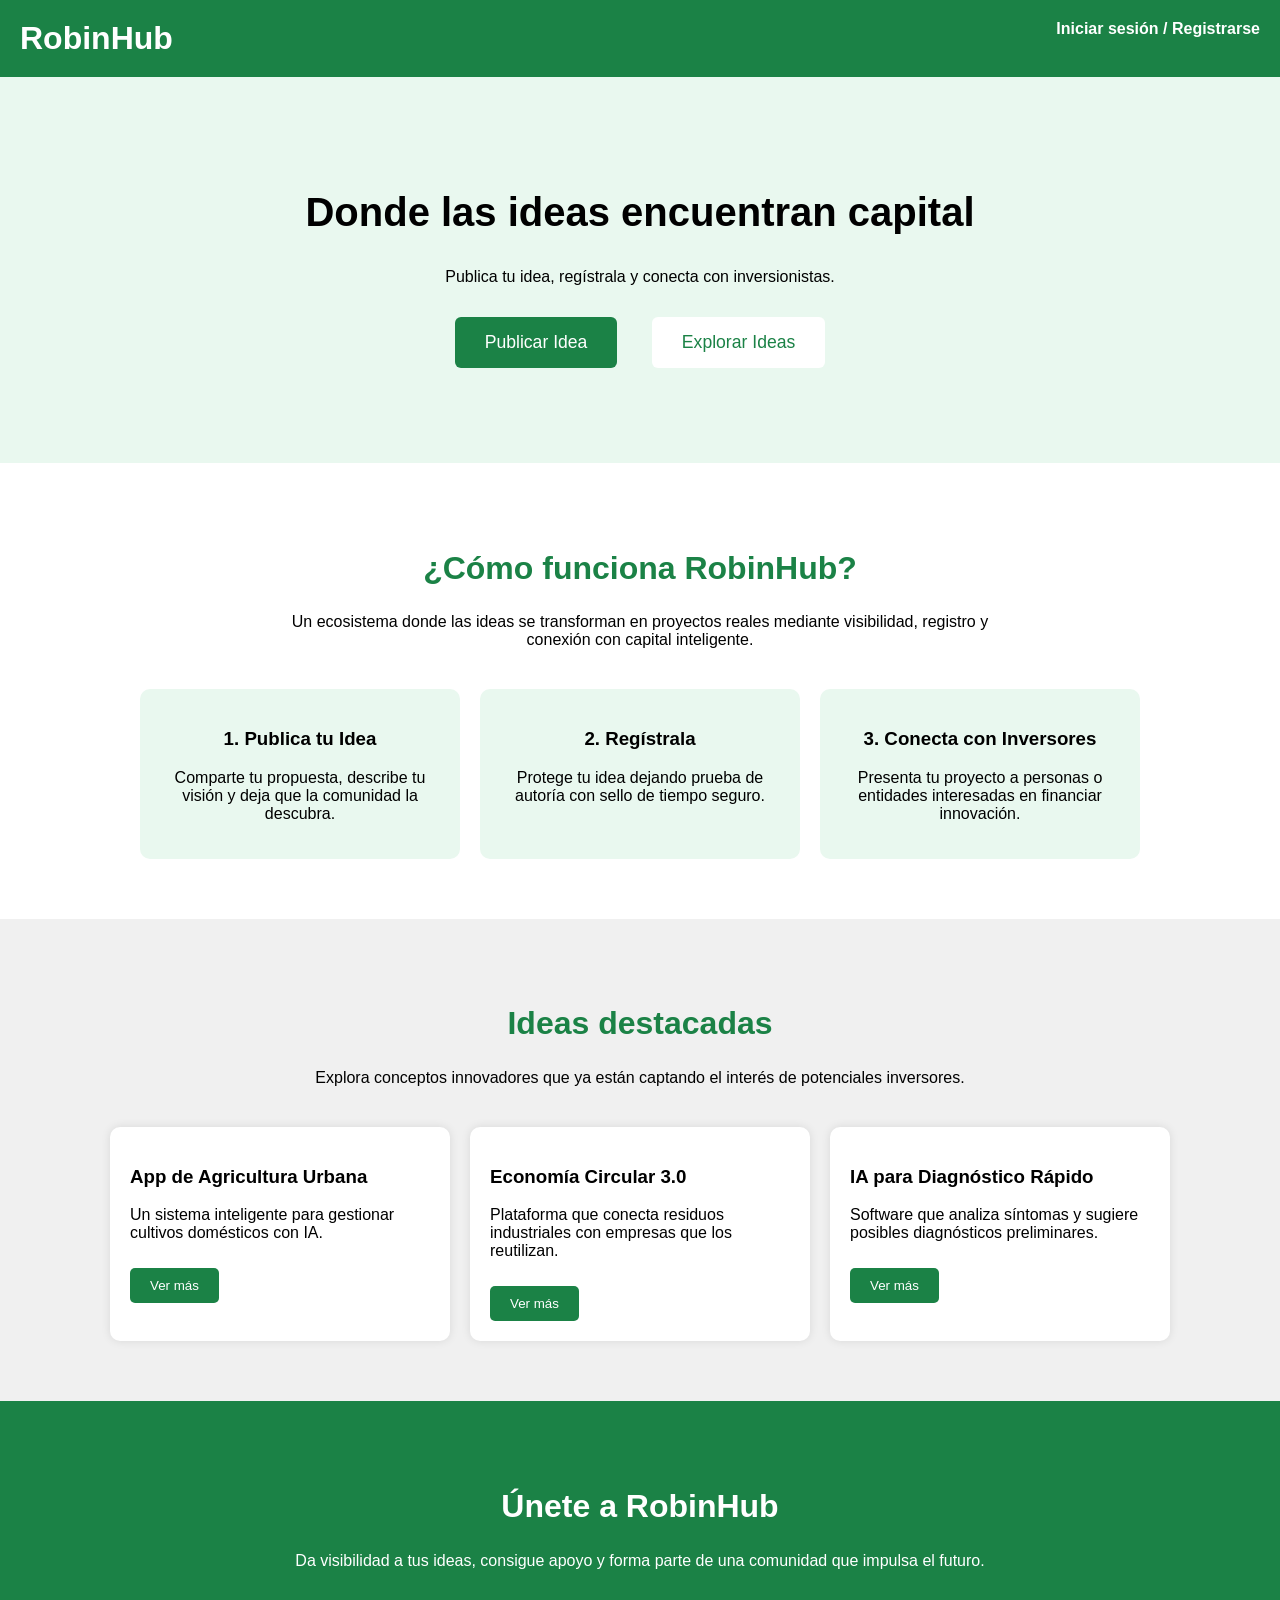
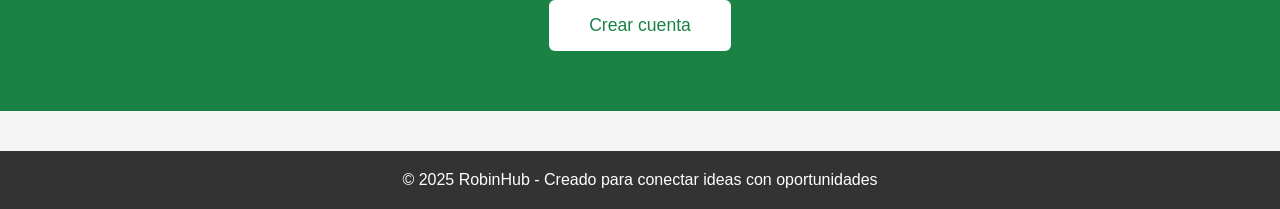
==== index.html @ c08938a3 "Rename RobinHub.html to index.html" ====
<!DOCTYPE html>
<html lang="es">
<head>
<meta charset="UTF-8">
<title>RobinHub - Donde las ideas encuentran capital</title>
<style>
body { font-family: Arial; margin: 0; background: #f5f5f5; }
header { background: #1b8246; padding: 20px; color: white; display: flex; justify-content: space-between; }
header h1 { margin: 0; }
header a { color: white; text-decoration: none; font-weight: bold; }

.hero {
    text-align: center;
    padding: 80px 20px;
    background: #e9f8ef;
}
.hero h2 { font-size: 2.5rem; }
.buttons button {
    margin: 15px;
    padding: 15px 30px;
    border: none;
    font-size: 1.1rem;
    cursor: pointer;
    border-radius: 6px;
}
.primary { background: #1b8246; color: white; }
.secondary { background: white; border: 2px solid #1b8246; color: #1b8246; }

.footer {
    margin-top: 40px;
    padding: 20px;
    background: #333;
    color: white;
    text-align: center;
}
</style>
</head>
<body>

<header>
    <h1>RobinHub</h1>
    <a href="login.html">Iniciar sesión / Registrarse</a>
</header>

<section class="hero">
    <h2>Donde las ideas encuentran capital</h2>
    <p>Publica tu idea, regístrala y conecta con inversionistas.</p>
    <div class="buttons">
        <button class="primary">Publicar Idea</button>
        <button class="secondary">Explorar Ideas</button>
    </div>
</section>
<!-- Sección: Cómo funciona -->
<section style="padding: 60px 20px; background: white;">
    <h2 style="text-align:center; font-size: 2rem; color:#1b8246;">¿Cómo funciona RobinHub?</h2>
    <p style="text-align:center; max-width:700px; margin: 10px auto 40px;">
        Un ecosistema donde las ideas se transforman en proyectos reales mediante visibilidad, registro y conexión con capital inteligente.
    </p>

    <div style="
        display: flex; 
        gap: 20px; 
        justify-content: center; 
        flex-wrap: wrap;
        max-width: 1000px;
        margin: 0 auto;">
        
        <!-- Bloque 1 -->
        <div style="background:#e9f8ef; padding:20px; border-radius:10px; width:280px; text-align:center;">
            <h3>1. Publica tu Idea</h3>
            <p>Comparte tu propuesta, describe tu visión y deja que la comunidad la descubra.</p>
        </div>

        <!-- Bloque 2 -->
        <div style="background:#e9f8ef; padding:20px; border-radius:10px; width:280px; text-align:center;">
            <h3>2. Regístrala</h3>
            <p>Protege tu idea dejando prueba de autoría con sello de tiempo seguro.</p>
        </div>

        <!-- Bloque 3 -->
        <div style="background:#e9f8ef; padding:20px; border-radius:10px; width:280px; text-align:center;">
            <h3>3. Conecta con Inversores</h3>
            <p>Presenta tu proyecto a personas o entidades interesadas en financiar innovación.</p>
        </div>
    </div>
</section>

<!-- Sección: Ideas destacadas -->
<section style="padding: 60px 20px; background: #f0f0f0;">
    <h2 style="text-align:center; font-size: 2rem; color:#1b8246;">Ideas destacadas</h2>
    <p style="text-align:center; max-width:700px; margin: 10px auto 40px;">
        Explora conceptos innovadores que ya están captando el interés de potenciales inversores.
    </p>

    <div style="
        display: flex; 
        gap: 20px; 
        justify-content: center; 
        flex-wrap: wrap;
        max-width: 1100px;
        margin: 0 auto;">
        
        <!-- Idea 1 -->
        <div style="background:white; padding:20px; border-radius:10px; width:300px; box-shadow:0 0 10px rgba(0,0,0,0.1);">
            <h3>App de Agricultura Urbana</h3>
            <p>Un sistema inteligente para gestionar cultivos domésticos con IA.</p>
            <button style="margin-top:10px; padding:10px 20px; background:#1b8246; color:white; border:none; border-radius:5px; cursor:pointer;">
                Ver más
            </button>
        </div>

        <!-- Idea 2 -->
        <div style="background:white; padding:20px; border-radius:10px; width:300px; box-shadow:0 0 10px rgba(0,0,0,0.1);">
            <h3>Economía Circular 3.0</h3>
            <p>Plataforma que conecta residuos industriales con empresas que los reutilizan.</p>
            <button style="margin-top:10px; padding:10px 20px; background:#1b8246; color:white; border:none; border-radius:5px; cursor:pointer;">
                Ver más
            </button>
        </div>

        <!-- Idea 3 -->
        <div style="background:white; padding:20px; border-radius:10px; width:300px; box-shadow:0 0 10px rgba(0,0,0,0.1);">
            <h3>IA para Diagnóstico Rápido</h3>
            <p>Software que analiza síntomas y sugiere posibles diagnósticos preliminares.</p>
            <button style="margin-top:10px; padding:10px 20px; background:#1b8246; color:white; border:none; border-radius:5px; cursor:pointer;">
                Ver más
            </button>
        </div>
    </div>
</section>

<!-- Sección: Llamado a registrarse -->
<section style="padding: 60px 20px; background:#1b8246; color:white; text-align:center;">
    <h2 style="font-size:2rem;">Únete a RobinHub</h2>
    <p style="max-width:700px; margin: 10px auto 30px;">
        Da visibilidad a tus ideas, consigue apoyo y forma parte de una comunidad que impulsa el futuro.
    </p>
    <button style="padding:15px 40px; border:none; border-radius:6px; font-size:1.1rem; background:white; color:#1b8246; cursor:pointer;">
        Crear cuenta
    </button>
</section>

<div class="footer">
    © 2025 RobinHub - Creado para conectar ideas con oportunidades
</div>

</body>
</html>
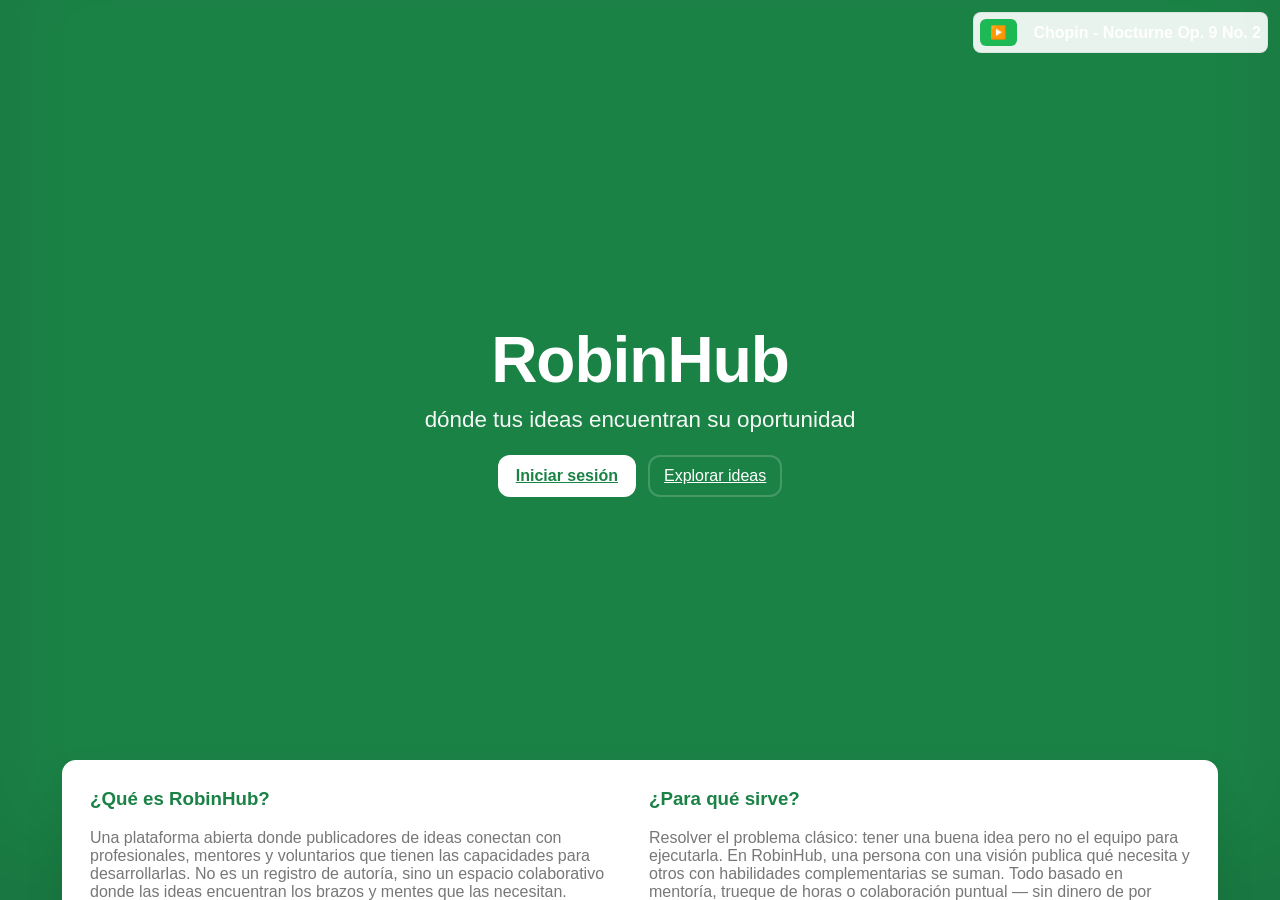
==== commit 46198748: "Entrada cambiada a index para que vercel lo reconozca" ====
--- a/index.html
+++ b/index.html
@@ -1,148 +1,254 @@
-<!DOCTYPE html>
+<!doctype html>
 <html lang="es">
 <head>
-<meta charset="UTF-8">
-<title>RobinHub - Donde las ideas encuentran capital</title>
-<style>
-body { font-family: Arial; margin: 0; background: #f5f5f5; }
-header { background: #1b8246; padding: 20px; color: white; display: flex; justify-content: space-between; }
-header h1 { margin: 0; }
-header a { color: white; text-decoration: none; font-weight: bold; }
-
-.hero {
-    text-align: center;
-    padding: 80px 20px;
-    background: #e9f8ef;
-}
-.hero h2 { font-size: 2.5rem; }
-.buttons button {
-    margin: 15px;
-    padding: 15px 30px;
-    border: none;
-    font-size: 1.1rem;
-    cursor: pointer;
-    border-radius: 6px;
-}
-.primary { background: #1b8246; color: white; }
-.secondary { background: white; border: 2px solid #1b8246; color: #1b8246; }
-
-.footer {
-    margin-top: 40px;
-    padding: 20px;
-    background: #333;
-    color: white;
-    text-align: center;
-}
-</style>
+  <meta charset="utf-8" />
+  <meta name="viewport" content="width=device-width,initial-scale=1" />
+  <title>RobinHub — Shell de Reproducción</title>
+  <link rel="stylesheet" href="shared/styles.css">
+  <style>
+    html,body{height:100%;margin:0}
+    #appFrame{width:100%;height:100vh;border:0;display:block}
+    .shell-fallback-controls{
+      position:fixed;right:12px;top:12px;z-index:9999;display:flex;gap:8px;align-items:center;
+      background:rgba(255,255,255,0.9);backdrop-filter:blur(4px);padding:6px;border-radius:8px;border:1px solid rgba(0,0,0,0.06)
+    }
+  </style>
 </head>
 <body>
-
-<header>
-    <h1>RobinHub</h1>
-    <a href="login.html">Iniciar sesión / Registrarse</a>
-</header>
-
-<section class="hero">
-    <h2>Donde las ideas encuentran capital</h2>
-    <p>Publica tu idea, regístrala y conecta con inversionistas.</p>
-    <div class="buttons">
-        <button class="primary">Publicar Idea</button>
-        <button class="secondary">Explorar Ideas</button>
-    </div>
-</section>
-<!-- Sección: Cómo funciona -->
-<section style="padding: 60px 20px; background: white;">
-    <h2 style="text-align:center; font-size: 2rem; color:#1b8246;">¿Cómo funciona RobinHub?</h2>
-    <p style="text-align:center; max-width:700px; margin: 10px auto 40px;">
-        Un ecosistema donde las ideas se transforman en proyectos reales mediante visibilidad, registro y conexión con capital inteligente.
-    </p>
-
-    <div style="
-        display: flex; 
-        gap: 20px; 
-        justify-content: center; 
-        flex-wrap: wrap;
-        max-width: 1000px;
-        margin: 0 auto;">
-        
-        <!-- Bloque 1 -->
-        <div style="background:#e9f8ef; padding:20px; border-radius:10px; width:280px; text-align:center;">
-            <h3>1. Publica tu Idea</h3>
-            <p>Comparte tu propuesta, describe tu visión y deja que la comunidad la descubra.</p>
-        </div>
-
-        <!-- Bloque 2 -->
-        <div style="background:#e9f8ef; padding:20px; border-radius:10px; width:280px; text-align:center;">
-            <h3>2. Regístrala</h3>
-            <p>Protege tu idea dejando prueba de autoría con sello de tiempo seguro.</p>
-        </div>
-
-        <!-- Bloque 3 -->
-        <div style="background:#e9f8ef; padding:20px; border-radius:10px; width:280px; text-align:center;">
-            <h3>3. Conecta con Inversores</h3>
-            <p>Presenta tu proyecto a personas o entidades interesadas en financiar innovación.</p>
-        </div>
-    </div>
-</section>
-
-<!-- Sección: Ideas destacadas -->
-<section style="padding: 60px 20px; background: #f0f0f0;">
-    <h2 style="text-align:center; font-size: 2rem; color:#1b8246;">Ideas destacadas</h2>
-    <p style="text-align:center; max-width:700px; margin: 10px auto 40px;">
-        Explora conceptos innovadores que ya están captando el interés de potenciales inversores.
-    </p>
-
-    <div style="
-        display: flex; 
-        gap: 20px; 
-        justify-content: center; 
-        flex-wrap: wrap;
-        max-width: 1100px;
-        margin: 0 auto;">
-        
-        <!-- Idea 1 -->
-        <div style="background:white; padding:20px; border-radius:10px; width:300px; box-shadow:0 0 10px rgba(0,0,0,0.1);">
-            <h3>App de Agricultura Urbana</h3>
-            <p>Un sistema inteligente para gestionar cultivos domésticos con IA.</p>
-            <button style="margin-top:10px; padding:10px 20px; background:#1b8246; color:white; border:none; border-radius:5px; cursor:pointer;">
-                Ver más
-            </button>
-        </div>
-
-        <!-- Idea 2 -->
-        <div style="background:white; padding:20px; border-radius:10px; width:300px; box-shadow:0 0 10px rgba(0,0,0,0.1);">
-            <h3>Economía Circular 3.0</h3>
-            <p>Plataforma que conecta residuos industriales con empresas que los reutilizan.</p>
-            <button style="margin-top:10px; padding:10px 20px; background:#1b8246; color:white; border:none; border-radius:5px; cursor:pointer;">
-                Ver más
-            </button>
-        </div>
-
-        <!-- Idea 3 -->
-        <div style="background:white; padding:20px; border-radius:10px; width:300px; box-shadow:0 0 10px rgba(0,0,0,0.1);">
-            <h3>IA para Diagnóstico Rápido</h3>
-            <p>Software que analiza síntomas y sugiere posibles diagnósticos preliminares.</p>
-            <button style="margin-top:10px; padding:10px 20px; background:#1b8246; color:white; border:none; border-radius:5px; cursor:pointer;">
-                Ver más
-            </button>
-        </div>
-    </div>
-</section>
-
-<!-- Sección: Llamado a registrarse -->
-<section style="padding: 60px 20px; background:#1b8246; color:white; text-align:center;">
-    <h2 style="font-size:2rem;">Únete a RobinHub</h2>
-    <p style="max-width:700px; margin: 10px auto 30px;">
-        Da visibilidad a tus ideas, consigue apoyo y forma parte de una comunidad que impulsa el futuro.
-    </p>
-    <button style="padding:15px 40px; border:none; border-radius:6px; font-size:1.1rem; background:white; color:#1b8246; cursor:pointer;">
-        Crear cuenta
-    </button>
-</section>
-
-<div class="footer">
-    © 2025 RobinHub - Creado para conectar ideas con oportunidades
-</div>
-
+  <iframe id="appFrame" src="RobinHub.html" title="RobinHub contenido"></iframe>
+
+  <audio id="persistentAudio" preload="auto"></audio>
+
+  <script>
+    const playlist = [
+      { title: 'Chopin - Nocturne Op. 9 No. 2', src: './Classicals.de - Chopin - Nocturne Op. 9, No. 2 in E-flat major.mp3' },
+      { title: 'Liszt - La campanella', src: './daily_download_20250903_128.mp3' },
+      { title: 'Shostakóvich - Waltz No. 2', src: './Jazz Suite 2 VI Waltz 2.mp3' }
+    ];
+    const storageKey = 'robinShellMusicState';
+    const audio = document.getElementById('persistentAudio');
+    const appFrame = document.getElementById('appFrame');
+
+    let state = { index: 0, time: 0, playing: false };
+
+    function getInitialPath(){ const p = new URLSearchParams(window.location.search).get('path'); return p || 'RobinHub.html'; }
+
+    function loadState(){ try{ const raw = localStorage.getItem(storageKey); if(!raw) return; const parsed = JSON.parse(raw); if(typeof parsed.index==='number') state.index = Math.min(parsed.index, playlist.length-1); if(typeof parsed.time==='number') state.time = parsed.time; if(typeof parsed.playing==='boolean') state.playing = parsed.playing; }catch{} }
+    function saveState(){ localStorage.setItem(storageKey, JSON.stringify(state)); }
+
+    let trackTicker = null;
+
+    function addScrollStyles(doc){
+      if(!doc || doc.getElementById('shell-scroll-styles')) return;
+      const style = doc.createElement('style');
+      style.id = 'shell-scroll-styles';
+      style.textContent = `
+        @keyframes shellTextScroll {
+          from { transform: translateX(100%); }
+          to { transform: translateX(-100%); }
+        }
+        .shell-track-outer {
+          display: inline-block;
+          overflow: hidden;
+          width: 12ch;
+          white-space: nowrap;
+          position: relative;
+          vertical-align: middle;
+        }
+        .shell-track-inner {
+          display: inline-block;
+          white-space: nowrap;
+          color: white !important;
+          font-weight: 700;
+          animation-iteration-count: infinite;
+          animation-timing-function: linear;
+          will-change: transform;
+        }
+      `;
+      doc.head.appendChild(style);
+    }
+
+    function createTrackText(title){
+      const clean = (title || '').trim();
+      if(clean.length <= 12) return clean;
+      return `${clean} • `;
+    }
+
+    function startTrackTicker(title){
+      const text = createTrackText(title);
+      const doc = getFrameDocument();
+      if(doc){
+        addScrollStyles(doc);
+        const inner = doc.getElementById('shell-track-label');
+        if(inner){
+          inner.textContent = text;
+          if(text.length > 12){
+            const duration = Math.max(18, text.length * 0.35);
+            inner.style.animationName = 'shellTextScroll';
+            inner.style.animationDuration = `${duration}s`;
+            inner.style.animationTimingFunction = 'linear';
+            inner.style.animationIterationCount = 'infinite';
+            inner.style.display = 'inline-block';
+          } else {
+            inner.style.animationName = 'none';
+          }
+        }
+      }
+      if(fallbackEl){
+        const fbLbl = fallbackEl.querySelector('.shell-track');
+        if(fbLbl){
+          fbLbl.textContent = title;
+        }
+      }
+    }
+
+    function updateTrackLabel(){
+      const track = playlist[state.index] || playlist[0];
+      const text = createTrackText(track.title || '');
+      document.title = `Shell — ${track.title}`;
+      const doc = getFrameDocument();
+      if(doc){
+        const inner = doc.getElementById('shell-track-label');
+        if(inner){
+          inner.textContent = text;
+        }
+      }
+      if(fallbackEl){
+        const fbLbl = fallbackEl.querySelector('.shell-track');
+        if(fbLbl){
+          fbLbl.textContent = track.title || '';
+        }
+      }
+    }
+
+    function updateUI(){
+      try{
+        const doc = getFrameDocument();
+        if(doc){
+          const pb = doc.getElementById('shell-play-btn');
+          if(pb) pb.textContent = audio.paused ? '▶️' : '⏸️';
+        }
+      }catch{}
+      if(fallbackEl){
+        const fbBtn = fallbackEl.querySelector('button');
+        if(fbBtn) fbBtn.textContent = audio.paused ? '▶️' : '⏸️';
+      }
+    }
+
+    function setTrack(index, resetTime=true){ state.index = Math.max(0, Math.min(index, playlist.length-1)); if(resetTime) state.time = 0; audio.src = playlist[state.index].src; audio.load(); if(!resetTime && state.time>0) audio.currentTime = Math.min(state.time, audio.duration || state.time); saveState(); startTrackTicker(playlist[state.index]?.title || ''); updateUI(); }
+
+    function playPause(){ if(audio.paused) audio.play().catch(()=>{}); else audio.pause(); }
+
+    audio.addEventListener('play', ()=>{ state.playing = true; saveState(); updateUI(); });
+    audio.addEventListener('pause', ()=>{ state.playing = false; saveState(); updateUI(); });
+    audio.addEventListener('timeupdate', ()=>{ state.time = audio.currentTime; saveState(); });
+    audio.addEventListener('ended', ()=>{ if(state.index < playlist.length - 1){ setTrack(state.index + 1); audio.play().catch(()=>{}); } });
+
+    function getFrameDocument(){ try{ return appFrame.contentDocument || appFrame.contentWindow.document; }catch{return null;} }
+
+    function getFrameLocation(){ try{ const href = appFrame.contentWindow.location.href; const url = new URL(href); return url.pathname.replace(/^\//,'') + url.search + url.hash; }catch{return null;} }
+
+    function interceptLinks(){ const doc = getFrameDocument(); if(!doc || doc.body.dataset.linkInterceptorAttached) return; doc.body.dataset.linkInterceptorAttached = 'true'; doc.addEventListener('click', event=>{ const anchor = event.target.closest('a[href]'); if(!anchor) return; const href = anchor.getAttribute('href'); if(!href) return; if(href.startsWith('mailto:')||href.startsWith('tel:')) return; if(anchor.target && anchor.target !== '_self') return; try{ const base = new URL(appFrame.contentWindow.location.href); const next = new URL(href, base); if(next.origin !== window.location.origin) return; if(!next.pathname.endsWith('.html')) return; event.preventDefault(); const nextPath = next.pathname.replace(/^\//,'') + next.search + next.hash; appFrame.src = nextPath; history.pushState({path: nextPath}, '', '?path=' + encodeURIComponent(nextPath)); }catch(e){} }); }
+
+    function attemptInjectControls(){
+      const doc = getFrameDocument();
+      removeFallbackControls();
+      if(!doc){ createFallbackControls(); return; }
+      try{
+        const navTop = doc.querySelector('.nav-top');
+        if(!navTop){ createFallbackControls(); return; }
+        if(doc.getElementById('shell-controls')) return;
+
+        const controlsWrapper = navTop.querySelector('.controls-wrapper');
+
+        navTop.style.position = 'relative';
+        const ctr = doc.createElement('div');
+        ctr.id = 'shell-controls';
+        ctr.style.cssText = 'position:absolute;left:calc(5% + 220px);top:50%;transform:translateY(-50%);display:flex;gap:10px;align-items:center;';
+
+        const playBtn = doc.createElement('button');
+        playBtn.type = 'button';
+        playBtn.id = 'shell-play-btn';
+        playBtn.style.background = '#1db954';
+        playBtn.style.color = 'white';
+        playBtn.style.border = 'none';
+        playBtn.style.padding = '8px 12px';
+        playBtn.style.borderRadius = '999px';
+        playBtn.style.fontWeight = '700';
+        playBtn.textContent = audio.paused ? '▶️' : '⏸️';
+
+        const trackOuter = doc.createElement('span');
+        trackOuter.className = 'shell-track-outer';
+        trackOuter.style.marginLeft = '8px';
+        trackOuter.style.display = 'inline-block';
+        trackOuter.style.overflow = 'hidden';
+        trackOuter.style.width = '12ch';
+        trackOuter.style.whiteSpace = 'nowrap';
+
+        const trackLabel = doc.createElement('span');
+        trackLabel.id = 'shell-track-label';
+        trackLabel.className = 'shell-track-inner';
+        trackLabel.style.color = 'white';
+        trackLabel.style.display = 'inline-block';
+        trackLabel.style.paddingRight = '1ch';
+        trackLabel.textContent = playlist[state.index]?.title || '';
+
+        trackOuter.appendChild(trackLabel);
+        ctr.appendChild(playBtn);
+        ctr.appendChild(trackOuter);
+
+        if(controlsWrapper){
+          navTop.insertBefore(ctr, controlsWrapper);
+        } else {
+          navTop.appendChild(ctr);
+        }
+
+        playBtn.addEventListener('click', ()=>{ playPause(); updateUI(); });
+
+        audio.addEventListener('play', ()=>{ try{ playBtn.textContent = '⏸️'; }catch{} updateUI(); });
+        audio.addEventListener('pause', ()=>{ try{ playBtn.textContent = '▶️'; }catch{} updateUI(); });
+
+      }catch(e){ createFallbackControls(); }
+    }
+
+    let fallbackEl = null;
+    function createFallbackControls(){
+      if(fallbackEl) return;
+      fallbackEl = document.createElement('div');
+      fallbackEl.className = 'shell-fallback-controls';
+      const b1 = document.createElement('button');
+      b1.type='button';
+      b1.style.background = '#1db954';
+      b1.style.color = 'white';
+      b1.style.border = 'none';
+      b1.style.padding = '6px 10px';
+      b1.style.borderRadius = '6px';
+      b1.textContent = audio.paused ? '▶️' : '⏸️';
+      b1.addEventListener('click', ()=>{ playPause(); updateUI(); });
+
+      const lbl = document.createElement('span');
+      lbl.className = 'shell-track';
+      lbl.style.marginLeft = '8px';
+      lbl.style.fontWeight = '600';
+      lbl.style.color = 'white';
+      lbl.textContent = playlist[state.index]?.title || '';
+
+      fallbackEl.appendChild(b1);
+      fallbackEl.appendChild(lbl);
+      document.body.appendChild(fallbackEl);
+      audio.addEventListener('play', ()=>{ if(b1) b1.textContent='⏸️'; updateUI(); });
+      audio.addEventListener('pause', ()=>{ if(b1) b1.textContent='▶️'; updateUI(); });
+    }
+    function removeFallbackControls(){ if(fallbackEl){ try{ fallbackEl.remove(); }catch{} fallbackEl = null; } }
+
+    appFrame.addEventListener('load', ()=>{ try{ interceptLinks(); }catch{} attemptInjectControls(); startTrackTicker(playlist[state.index]?.title || ''); updateShellTitle(); });
+
+    function updateShellTitle(){ const doc = getFrameDocument(); if(!doc) return; const title = doc.title || 'RobinHub'; document.title = `Shell — ${title}`; }
+
+    window.addEventListener('popstate', event=>{ const path = event.state?.path || getInitialPath(); if(appFrame.src.endsWith(path)) return; appFrame.src = path; });
+
+    loadState(); const initialPath = getInitialPath(); appFrame.src = initialPath; history.replaceState({path: initialPath}, '', '?path=' + encodeURIComponent(initialPath)); setTrack(state.index, false); if(state.playing) audio.play().catch(()=>{}); updateUI();
+    setTimeout(()=>{ attemptInjectControls(); }, 350);
+  </script>
 </body>
 </html>
--- a/shared/styles.css
+++ b/shared/styles.css
@@ -0,0 +1,554 @@
+:root {
+    --primary: #1b8246;
+    --accent: #2ecc71;
+    --light-green: #e8f5e9;
+    --sidebar-width: 300px;
+    --bg-card: #ffffff;
+    --text-main: #2c3e50;
+    --text-secondary: #777777;
+    --nav-bottom-bg: var(--light-green);
+    --sidebar-bg: rgba(255, 255, 255, 0.98);
+    --overlay: rgba(255, 255, 255, 0.4);
+}
+
+[data-theme="dark"] {
+    --bg-card: #1a1a1a;
+    --text-main: #f0f0f0;
+    --text-secondary: #bbbbbb;
+    --nav-bottom-bg: #0d3d21;
+    --sidebar-bg: rgba(20, 20, 20, 0.98);
+    --overlay: rgba(0, 0, 0, 0.6);
+}
+
+html, body {
+    margin: 0;
+    min-height: 100%;
+}
+
+body {
+    font-family: 'Segoe UI', sans-serif;
+    background-image: url('../claro.png');
+    background-size: 100% auto;
+    background-repeat: repeat-y;
+    background-attachment: scroll;
+    color: var(--text-main);
+    transition: background-image 0.5s ease;
+}
+
+body::after {
+    content: "";
+    position: fixed;
+    top: 0;
+    left: 0;
+    width: 100%;
+    height: 100%;
+    background: var(--overlay);
+    z-index: -1;
+    pointer-events: none;
+    transition: background 0.5s ease;
+}
+
+header {
+    position: sticky;
+    top: 0;
+    z-index: 1000;
+    box-shadow: 0 4px 15px rgba(0, 0, 0, 0.1);
+}
+
+.nav-top {
+    background: var(--primary);
+    height: 75px;
+    display: flex;
+    justify-content: space-between;
+    align-items: center;
+    padding: 0 5%;
+}
+
+.nav-bottom {
+    background: var(--nav-bottom-bg);
+    height: 60px;
+    display: flex;
+    align-items: center;
+    justify-content: space-between;
+    padding: 0 5% 0 150px;
+    border-bottom: 4px solid var(--accent);
+    transition: background 0.5s ease;
+}
+
+.controls-wrapper {
+    display: flex;
+    align-items: center;
+    gap: 15px;
+    justify-content: flex-end;
+    width: 100%;
+}
+
+.search-wrapper {
+    position: relative;
+    display: flex;
+    align-items: center;
+    gap: 12px;
+    width: 100%;
+    max-width: 620px;
+    padding: 12px 18px;
+    border-radius: 45px;
+    background: rgba(255, 255, 255, 0.18);
+    border: 1px solid rgba(255, 255, 255, 0.35);
+    box-shadow: 0 18px 50px rgba(0, 0, 0, 0.12);
+    backdrop-filter: blur(18px);
+}
+
+.search-wrapper::before {
+    content: '🔍';
+    position: absolute;
+    left: 18px;
+    font-size: 16px;
+    opacity: 0.82;
+}
+
+.search-wrapper input,
+.search-wrapper select {
+    border: none;
+    background: transparent;
+    color: white;
+    font-size: 15px;
+    font-weight: 700;
+    outline: none;
+}
+
+.search-wrapper input {
+    flex-grow: 1;
+    padding-left: 28px;
+}
+
+.search-wrapper input::placeholder {
+    color: rgba(255, 255, 255, 0.75);
+}
+
+.search-wrapper select {
+    min-width: 130px;
+    padding: 8px 14px;
+    border-radius: 30px;
+    border: 1px solid rgba(255, 255, 255, 0.3);
+    background: rgba(255, 255, 255, 0.14);
+    color: white;
+    cursor: pointer;
+    appearance: none;
+}
+
+.search-wrapper select option {
+    background: var(--primary);
+    color: white;
+}
+
+.brand-text-bottom {
+    color: var(--primary);
+    font-size: 32px;
+    font-weight: 800;
+    margin-left: 40px;
+    letter-spacing: -1px;
+    pointer-events: none;
+    user-select: none;
+}
+
+.consejo-texto {
+    color: var(--primary);
+    font-size: 15px;
+    font-weight: 600;
+    font-style: italic;
+}
+
+.header-left {
+    position: relative;
+    display: flex;
+    align-items: center;
+}
+
+.logo-arquero {
+    width: 145px;
+    height: auto;
+    cursor: pointer;
+    z-index: 3000;
+    transition: transform 0.3s cubic-bezier(0.175, 0.885, 0.32, 1.275);
+    filter: drop-shadow(0 6px 12px rgba(0, 0, 0, 0.25));
+    position: absolute;
+    top: -35px;
+    left: 0;
+}
+
+.flecha-container {
+    position: absolute;
+    left: 75px;
+    top: -18px;
+    width: 80px;
+    height: 50px;
+    display: flex;
+    align-items: center;
+    justify-content: center;
+    cursor: pointer;
+    opacity: 0;
+    pointer-events: none;
+    transition: all 0.5s cubic-bezier(0.175, 0.885, 0.32, 1.275);
+    z-index: 2500;
+}
+
+.flecha {
+    width: 50px;
+    height: 4px;
+    background: #ffffff;
+    box-shadow: 0 0 8px white;
+    border-radius: 2px;
+    position: relative;
+}
+
+.flecha::after {
+    content: '';
+    position: absolute;
+    right: -2px;
+    top: -5px;
+    border-left: 14px solid white;
+    border-top: 6px solid transparent;
+    border-bottom: 6px solid transparent;
+}
+
+.menu-open .flecha-container {
+    opacity: 1;
+    left: calc(var(--sidebar-width) - 40px);
+    pointer-events: auto;
+}
+
+.sidebar {
+    height: 100%;
+    width: var(--sidebar-width);
+    position: fixed;
+    top: 0;
+    left: calc(var(--sidebar-width) * -1);
+    background: var(--sidebar-bg);
+    backdrop-filter: blur(15px);
+    z-index: 2000;
+    transition: 0.5s;
+    box-shadow: 8px 0 30px rgba(0, 0, 0, 0.15);
+    padding-top: 150px;
+}
+
+.menu-open .sidebar {
+    left: 0;
+}
+
+.sidebar a {
+    padding: 18px 35px;
+    text-decoration: none;
+    font-size: 18px;
+    color: var(--text-main);
+    display: block;
+    font-weight: 700;
+    transition: 0.3s;
+    cursor: pointer;
+}
+
+.sidebar a:hover {
+    background: var(--light-green);
+    color: var(--primary);
+    transform: translateX(10px);
+}
+
+.submenu {
+    max-height: 0;
+    overflow: hidden;
+    transition: max-height 0.3s ease-out;
+    background: rgba(0, 0, 0, 0.05);
+}
+
+.submenu-active {
+    max-height: 500px;
+}
+
+.submenu a {
+    padding: 12px 50px;
+    font-size: 15px;
+    opacity: 0.8;
+}
+
+.edit-panel {
+    position: fixed;
+    top: 0;
+    right: calc(var(--sidebar-width) * -1);
+    width: var(--sidebar-width);
+    height: 100%;
+    background: rgba(240, 245, 242, 0.95);
+    backdrop-filter: blur(10px);
+    z-index: 3000;
+    transition: 0.6s cubic-bezier(0.77, 0, 0.175, 1);
+    box-shadow: -5px 0 15px rgba(0,0,0,0.1);
+    padding: 150px 25px 20px 25px;
+    box-sizing: border-box;
+    color: #2c3e50;
+}
+
+.edit-panel.active {
+    right: 0;
+}
+
+.edit-item {
+    display: flex;
+    align-items: center;
+    justify-content: space-between;
+    padding: 12px;
+    border-bottom: 1px solid rgba(128, 128, 128, 0.2);
+    margin-bottom: 8px;
+}
+
+.btn-order {
+    background: var(--primary);
+    color: white;
+    border: none;
+    padding: 4px 10px;
+    border-radius: 4px;
+    cursor: pointer;
+}
+
+.btn-order:disabled {
+    opacity: 0.3;
+    cursor: not-allowed;
+}
+
+.btn-action {
+    background: var(--primary);
+    color: white;
+    border: none;
+    padding: 10px 20px;
+    border-radius: 12px;
+    font-weight: bold;
+    cursor: pointer;
+    transition: 0.3s;
+}
+
+.btn-action:hover {
+    background: var(--accent);
+}
+
+.btn-chat {
+    background: transparent;
+    color: var(--primary);
+    border: 2px solid var(--primary);
+    padding: 8px 16px;
+    border-radius: 24px;
+    font-weight: 700;
+    cursor: pointer;
+    transition: 0.18s ease;
+}
+
+.btn-chat:hover {
+    background: rgba(27,130,70,0.08);
+}
+
+.chat-card {
+    background: var(--bg-card);
+    border: 1px solid rgba(27, 130, 70, 0.12);
+    border-radius: 22px;
+    padding: 18px;
+    box-shadow: 0 12px 28px rgba(0, 0, 0, 0.08);
+}
+
+.chat-card h4 {
+    margin: 0 0 8px 0;
+    color: var(--primary);
+}
+
+.chat-status {
+    display: inline-flex;
+    align-items: center;
+    gap: 6px;
+    padding: 6px 12px;
+    border-radius: 999px;
+    border: 1px solid rgba(27, 130, 70, 0.18);
+    color: var(--primary);
+    font-size: 13px;
+    background: rgba(27, 130, 70, 0.08);
+}
+
+.request-actions {
+    display: flex;
+    flex-wrap: wrap;
+    gap: 10px;
+    margin-top: 14px;
+}
+
+.chat-list {
+    display: grid;
+    gap: 16px;
+}
+
+.message-list {
+    max-height: calc(100vh - 280px);
+    overflow-y: auto;
+    display: flex;
+    flex-direction: column;
+    gap: 16px;
+    padding: 20px;
+    background: rgba(255, 255, 255, 0.95);
+    border-radius: 24px 24px 0 0;
+    border: 1px solid rgba(0,0,0,0.08);
+}
+
+.message-card {
+    max-width: 72%;
+    padding: 16px 20px;
+    border-radius: 22px;
+    box-shadow: 0 14px 30px rgba(0, 0, 0, 0.08);
+    line-height: 1.6;
+}
+
+.message-card.self {
+    background: var(--primary);
+    color: white;
+    margin-left: auto;
+}
+
+.message-card.other {
+    background: rgba(255, 255, 255, 0.98);
+    color: var(--text-main);
+    border: 1px solid rgba(27, 130, 70, 0.1);
+    margin-right: auto;
+}
+
+.message-card .message-meta {
+    margin-top: 8px;
+    display: flex;
+    justify-content: space-between;
+    gap: 12px;
+    font-size: 12px;
+    opacity: 0.72;
+}
+
+/* MEDIA QUERIES - RESPONSIVE */
+@media (max-width: 768px) {
+    .logo-arquero { width: 110px; top: -25px; }
+    .nav-top { height: 65px; padding: 0 3%; }
+    .nav-bottom { height: 50px; padding: 0 3% 0 100px; }
+    .brand-text-bottom { font-size: 22px; margin-left: 20px; }
+    .consejo-texto { font-size: 13px; }
+    .search-wrapper { max-width: 100%; }
+    --sidebar-width: 70vw;
+}
+
+@media (max-width: 600px) {
+    .logo-arquero { width: 90px; top: -18px; left: 2px; }
+    .nav-top { height: 55px; padding: 0 2%; }
+    .nav-bottom { height: 45px; padding: 0 2% 0 80px; }
+    .brand-text-bottom { font-size: 18px; margin-left: 12px; }
+    .consejo-texto { font-size: 11px; }
+    .search-wrapper { flex-wrap: wrap; padding: 8px 12px; }
+    .search-wrapper input { padding-left: 20px; font-size: 13px; }
+    .search-wrapper select { min-width: 100px; font-size: 12px; }
+    .controls-wrapper { gap: 8px; }
+    .header-left { width: 100%; }
+    --sidebar-width: 80vw;
+}
+
+@media (max-width: 480px) {
+    .logo-arquero { width: 70px; top: -14px; left: 4px; }
+    .flecha-container { left: 50px; width: 60px; }
+    .nav-top { height: 50px; padding: 0 2%; gap: 10px; }
+    .nav-bottom { height: 40px; padding: 0 2% 0 60px; }
+    .brand-text-bottom { font-size: 16px; margin-left: 8px; letter-spacing: -0.5px; }
+    .consejo-texto { font-size: 10px; font-style: normal; }
+    .search-wrapper { max-width: 100%; padding: 6px 10px; gap: 6px; }
+    .search-wrapper input { padding-left: 22px; font-size: 12px; }
+    .search-wrapper select { min-width: 80px; padding: 6px 8px; font-size: 11px; }
+    .controls-wrapper { flex-direction: column; width: 100%; }
+    .sidebar { width: 100%; left: -100%; }
+    .menu-open .sidebar { left: 0; }
+}
+
+.message-input {
+    display: flex;
+    gap: 12px;
+    align-items: flex-end;
+    padding: 20px;
+    border-radius: 0 0 24px 24px;
+    background: rgba(255, 255, 255, 0.95);
+    border: 1px solid rgba(0,0,0,0.08);
+}
+
+.message-input textarea {
+    flex: 1;
+    min-height: 70px;
+    border-radius: 20px;
+    border: 1px solid rgba(0,0,0,0.12);
+    padding: 16px;
+    resize: vertical;
+    font-family: 'Segoe UI', sans-serif;
+}
+
+.message-input textarea:focus {
+    outline: none;
+    border-color: var(--primary);
+}
+
+.message-input button {
+    min-width: 120px;
+    align-self: center;
+}
+
+.btn-danger:hover {
+    background: #ff6b81;
+}
+
+.btn-like {
+    background: white;
+    border: 2.5px solid #ff4757;
+    color: #ff4757;
+    padding: 14px 40px;
+    border-radius: 35px;
+    font-weight: 800;
+    cursor: pointer;
+    display: inline-flex;
+    align-items: center;
+    gap: 12px;
+    transition: 0.3s;
+    font-size: 16px;
+}
+
+.btn-like.active {
+    background: #ff4757;
+    color: white;
+    box-shadow: 0 8px 20px rgba(255, 71, 87, 0.3);
+}
+
+.tag {
+    display: inline-block;
+    background: var(--light-green);
+    color: var(--primary);
+    font-size: 11px;
+    padding: 3px 10px;
+    border-radius: 15px;
+    font-weight: bold;
+    margin: 5px 5px 0 0;
+}
+
+.profile-header,
+.input-box,
+.project-container,
+.settings-container,
+.sugerencia-card,
+.card {
+    background: var(--bg-card);
+}
+
+[data-theme="dark"] .edit-panel {
+    background: rgba(30, 35, 32, 0.95);
+    color: #f0f0f0;
+}
+
+[data-theme="dark"] body::after {
+    background: rgba(0, 0, 0, 0.6) !important;
+}
+
+[data-theme="dark"] .sugerencia-card,
+[data-theme="dark"] .publicar-container,
+[data-theme="dark"] .ajustes-card {
+    background: var(--bg-card) !important;
+    color: var(--text-main) !important;
+    border-color: rgba(255,255,255,0.1);
+}
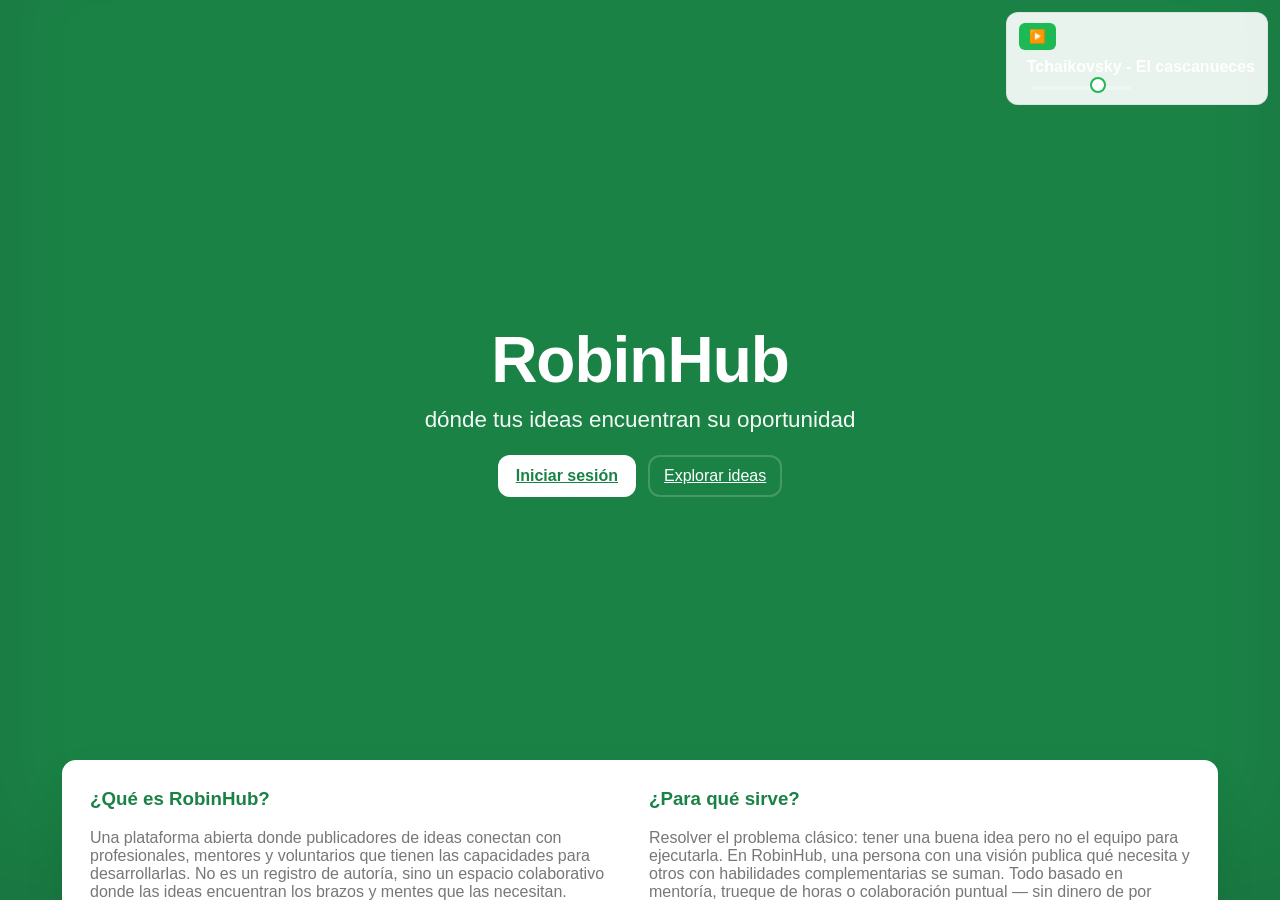
==== commit 24afe7b6: "Arreglos varios" ====
--- a/index.html
+++ b/index.html
@@ -9,8 +9,41 @@
     html,body{height:100%;margin:0}
     #appFrame{width:100%;height:100vh;border:0;display:block}
     .shell-fallback-controls{
-      position:fixed;right:12px;top:12px;z-index:9999;display:flex;gap:8px;align-items:center;
-      background:rgba(255,255,255,0.9);backdrop-filter:blur(4px);padding:6px;border-radius:8px;border:1px solid rgba(0,0,0,0.06)
+      position:fixed;right:12px;top:12px;z-index:9999;display:flex;flex-direction:column;gap:8px;align-items:flex-start;
+      background:rgba(255,255,255,0.9);backdrop-filter:blur(4px);padding:10px 12px 12px;border-radius:12px;border:1px solid rgba(0,0,0,0.06)
+    }
+    #volumeControl, #shell-volume-control {
+      -webkit-appearance:none;
+      appearance:none;
+      width: 100px;
+      background: rgba(255,255,255,0.3);
+      height: 4px;
+      border-radius: 999px;
+      outline: none;
+      cursor: pointer;
+    }
+    #volumeControl::-webkit-slider-thumb, #shell-volume-control::-webkit-slider-thumb {
+      -webkit-appearance:none;
+      appearance:none;
+      width: 16px;
+      height: 16px;
+      border-radius: 50%;
+      background: white;
+      border: 2px solid #1db954;
+      margin-top: -6px;
+    }
+    #volumeControl::-moz-range-thumb, #shell-volume-control::-moz-range-thumb {
+      width: 16px;
+      height: 16px;
+      border-radius: 50%;
+      background: white;
+      border: 2px solid #1db954;
+      cursor: pointer;
+    }
+    #volumeControl::-moz-range-track, #shell-volume-control::-moz-range-track {
+      background: rgba(255,255,255,0.3);
+      height: 4px;
+      border-radius: 999px;
     }
   </style>
 </head>
@@ -21,9 +54,12 @@
 
   <script>
     const playlist = [
+      { title: 'Tchaikovsky - El cascanueces', src: './musica-Tchaikovsky-El-cascanueces-Marcha.mp3' },
       { title: 'Chopin - Nocturne Op. 9 No. 2', src: './Classicals.de - Chopin - Nocturne Op. 9, No. 2 in E-flat major.mp3' },
       { title: 'Liszt - La campanella', src: './daily_download_20250903_128.mp3' },
-      { title: 'Shostakóvich - Waltz No. 2', src: './Jazz Suite 2 VI Waltz 2.mp3' }
+      { title: 'Shostakóvich - Waltz No. 2', src: './Jazz Suite 2 VI Waltz 2.mp3' },
+      { title: 'Tchaikovsky - El lago de los cisnes', src: './musica-Tchaikovsky-El-lago-de-los-cisnes.mp3' },
+      { title: 'Debussy - Clair de lune', src: './Claude Debussy - Clair de lune (From Twilight).mp3' }
     ];
     const storageKey = 'robinShellMusicState';
     const audio = document.getElementById('persistentAudio');
@@ -63,6 +99,40 @@
           animation-iteration-count: infinite;
           animation-timing-function: linear;
           will-change: transform;
+        }
+        #shell-volume-control {
+          -webkit-appearance:none;
+          appearance:none;
+          width: 100%;
+          background: rgba(255,255,255,0.3);
+          height: 4px;
+          border-radius: 999px;
+          outline: none;
+          cursor: pointer;
+          margin-top: 6px;
+        }
+        #shell-volume-control::-webkit-slider-thumb {
+          -webkit-appearance:none;
+          appearance:none;
+          width: 16px;
+          height: 16px;
+          border-radius: 50%;
+          background: white;
+          border: 2px solid #1db954;
+          margin-top: -6px;
+        }
+        #shell-volume-control::-moz-range-thumb {
+          width: 16px;
+          height: 16px;
+          border-radius: 50%;
+          background: white;
+          border: 2px solid #1db954;
+          cursor: pointer;
+        }
+        #shell-volume-control::-moz-range-track {
+          background: rgba(255,255,255,0.3);
+          height: 4px;
+          border-radius: 999px;
         }
       `;
       doc.head.appendChild(style);
@@ -142,7 +212,7 @@
     audio.addEventListener('play', ()=>{ state.playing = true; saveState(); updateUI(); });
     audio.addEventListener('pause', ()=>{ state.playing = false; saveState(); updateUI(); });
     audio.addEventListener('timeupdate', ()=>{ state.time = audio.currentTime; saveState(); });
-    audio.addEventListener('ended', ()=>{ if(state.index < playlist.length - 1){ setTrack(state.index + 1); audio.play().catch(()=>{}); } });
+    audio.addEventListener('ended', ()=>{ const nextIndex = state.index < playlist.length - 1 ? state.index + 1 : 0; setTrack(nextIndex); audio.play().catch(()=>{}); });
 
     function getFrameDocument(){ try{ return appFrame.contentDocument || appFrame.contentWindow.document; }catch{return null;} }
 
@@ -194,8 +264,25 @@
         trackLabel.textContent = playlist[state.index]?.title || '';
 
         trackOuter.appendChild(trackLabel);
+
+        const trackBox = doc.createElement('div');
+        trackBox.style.display = 'flex';
+        trackBox.style.flexDirection = 'column';
+        trackBox.style.alignItems = 'flex-start';
+        trackBox.style.marginLeft = '8px';
+        trackBox.appendChild(trackOuter);
+
+        const volumeControl = doc.createElement('input');
+        volumeControl.type = 'range';
+        volumeControl.id = 'shell-volume-control';
+        volumeControl.min = '0';
+        volumeControl.max = '100';
+        volumeControl.value = '70';
+        volumeControl.addEventListener('input', (e) => { audio.volume = e.target.value / 100; });
+        trackBox.appendChild(volumeControl);
+
         ctr.appendChild(playBtn);
-        ctr.appendChild(trackOuter);
+        ctr.appendChild(trackBox);
 
         if(controlsWrapper){
           navTop.insertBefore(ctr, controlsWrapper);
@@ -233,11 +320,23 @@
       lbl.style.color = 'white';
       lbl.textContent = playlist[state.index]?.title || '';
 
+      const volumeControl = document.createElement('input');
+      volumeControl.type = 'range';
+      volumeControl.id = 'volumeControl';
+      volumeControl.min = '0';
+      volumeControl.max = '100';
+      volumeControl.value = '70';
+      volumeControl.style.marginLeft = '12px';
+      volumeControl.style.cursor = 'pointer';
+      volumeControl.addEventListener('input', (e) => { audio.volume = e.target.value / 100; });
+
       fallbackEl.appendChild(b1);
       fallbackEl.appendChild(lbl);
+      fallbackEl.appendChild(volumeControl);
       document.body.appendChild(fallbackEl);
       audio.addEventListener('play', ()=>{ if(b1) b1.textContent='⏸️'; updateUI(); });
       audio.addEventListener('pause', ()=>{ if(b1) b1.textContent='▶️'; updateUI(); });
+      audio.volume = 0.7;
     }
     function removeFallbackControls(){ if(fallbackEl){ try{ fallbackEl.remove(); }catch{} fallbackEl = null; } }
 
@@ -247,7 +346,7 @@
 
     window.addEventListener('popstate', event=>{ const path = event.state?.path || getInitialPath(); if(appFrame.src.endsWith(path)) return; appFrame.src = path; });
 
-    loadState(); const initialPath = getInitialPath(); appFrame.src = initialPath; history.replaceState({path: initialPath}, '', '?path=' + encodeURIComponent(initialPath)); setTrack(state.index, false); if(state.playing) audio.play().catch(()=>{}); updateUI();
+    audio.volume = 0.7; loadState(); const initialPath = getInitialPath(); appFrame.src = initialPath; history.replaceState({path: initialPath}, '', '?path=' + encodeURIComponent(initialPath)); setTrack(state.index, false); if(state.playing) audio.play().catch(()=>{}); updateUI();
     setTimeout(()=>{ attemptInjectControls(); }, 350);
   </script>
 </body>
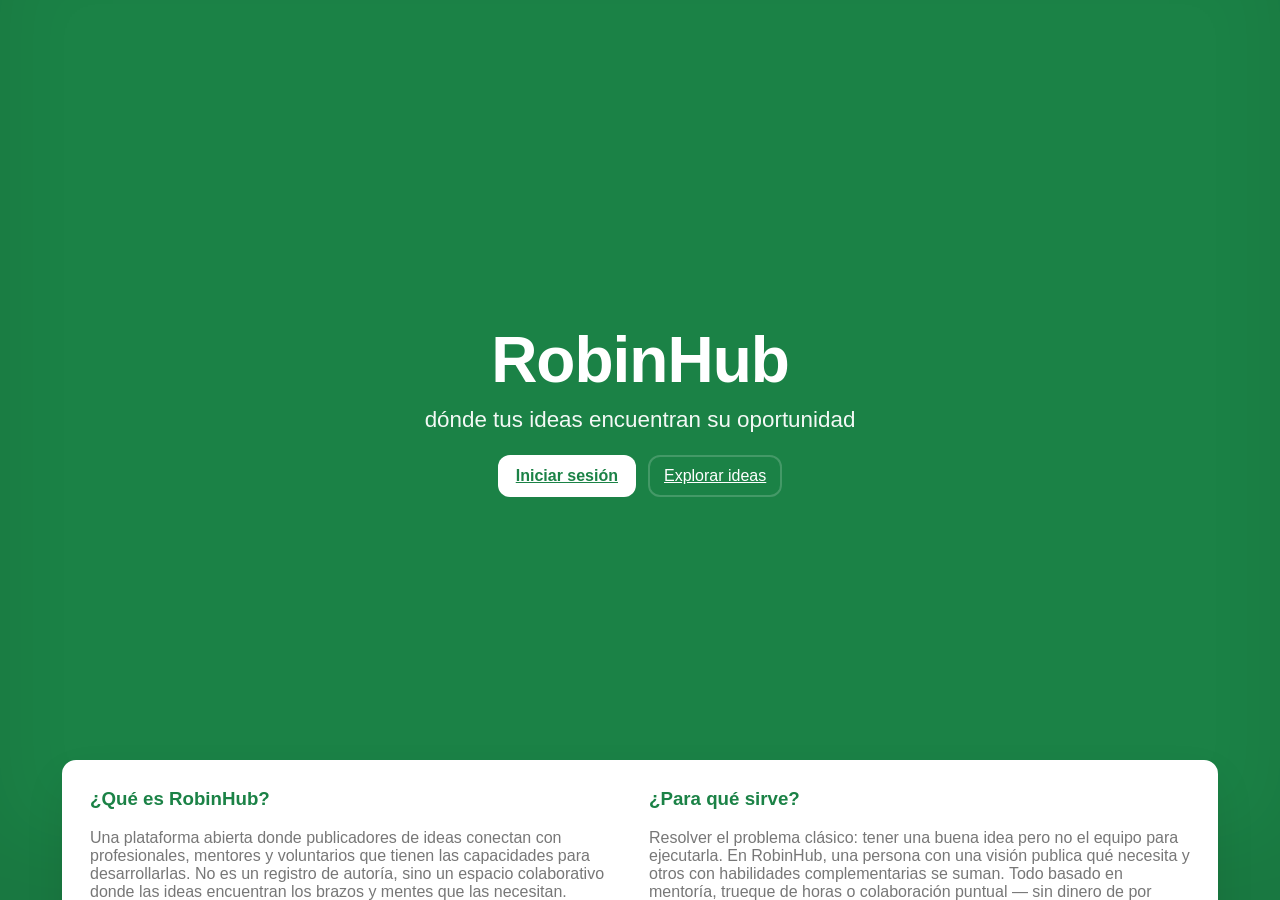
==== commit df511053: "Problema con el reproductor de audio" ====
--- a/index.html
+++ b/index.html
@@ -218,11 +218,29 @@
 
     function getFrameLocation(){ try{ const href = appFrame.contentWindow.location.href; const url = new URL(href); return url.pathname.replace(/^\//,'') + url.search + url.hash; }catch{return null;} }
 
+    function isExcludedShellPage(path){
+      if(!path) return false;
+      const normalized = path.toLowerCase().split('?')[0].split('#')[0];
+      return normalized.endsWith('robinhub.html') || normalized.endsWith('login.html') || normalized.endsWith('registro.html');
+    }
+
+    function removeShellControls(){
+      try{
+        const doc = getFrameDocument();
+        if(doc){ const existing = doc.getElementById('shell-controls'); if(existing) existing.remove(); }
+      }catch{}
+      removeFallbackControls();
+    }
+
     function interceptLinks(){ const doc = getFrameDocument(); if(!doc || doc.body.dataset.linkInterceptorAttached) return; doc.body.dataset.linkInterceptorAttached = 'true'; doc.addEventListener('click', event=>{ const anchor = event.target.closest('a[href]'); if(!anchor) return; const href = anchor.getAttribute('href'); if(!href) return; if(href.startsWith('mailto:')||href.startsWith('tel:')) return; if(anchor.target && anchor.target !== '_self') return; try{ const base = new URL(appFrame.contentWindow.location.href); const next = new URL(href, base); if(next.origin !== window.location.origin) return; if(!next.pathname.endsWith('.html')) return; event.preventDefault(); const nextPath = next.pathname.replace(/^\//,'') + next.search + next.hash; appFrame.src = nextPath; history.pushState({path: nextPath}, '', '?path=' + encodeURIComponent(nextPath)); }catch(e){} }); }
 
     function attemptInjectControls(){
       const doc = getFrameDocument();
-      removeFallbackControls();
+      removeShellControls();
+      const currentPath = getFrameLocation() || getInitialPath();
+      if(isExcludedShellPage(currentPath)){
+        return;
+      }
       if(!doc){ createFallbackControls(); return; }
       try{
         const navTop = doc.querySelector('.nav-top');
